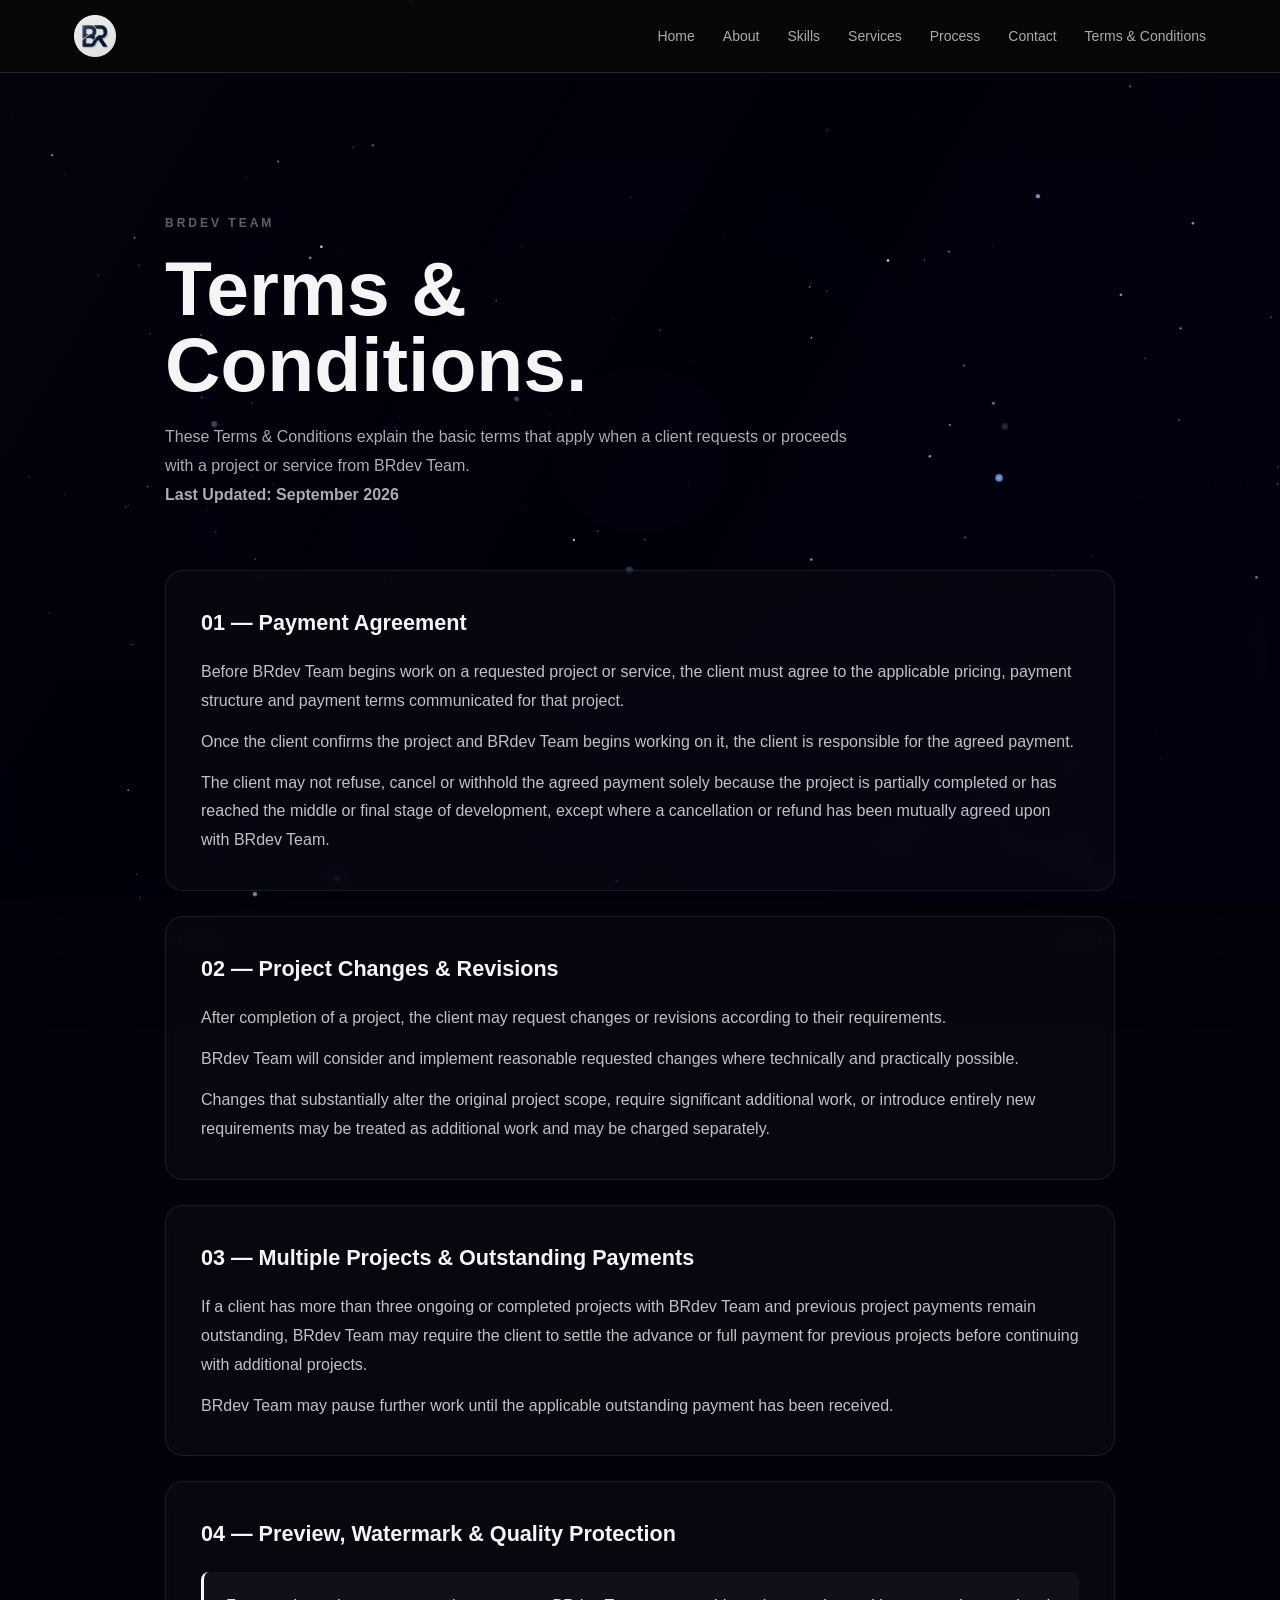
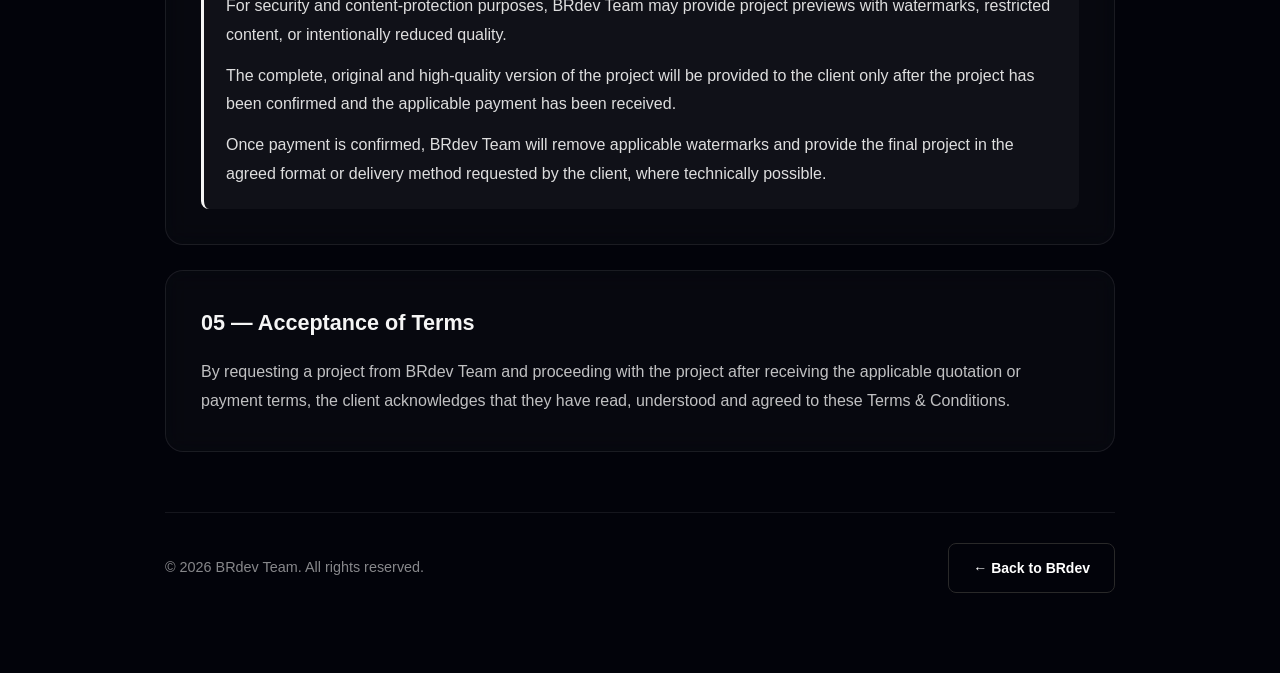
==== terms.html @ 94827348 "Create terms.html" ====
<!DOCTYPE html>
<html lang="en">

<head>
    <meta charset="UTF-8">
    <meta name="viewport" content="width=device-width, initial-scale=1.0">

    <title>Terms & Conditions | BRdev Team</title>

    <meta name="description"
        content="Terms and Conditions for BRdev Team digital services and projects.">

    <link rel="stylesheet" href="style.css">

    <style>
        /* ================================
           BRdev Terms & Conditions Page
           ================================ */

        .terms-page {
            min-height: 100vh;
            padding: 140px 7% 80px;
            position: relative;
            z-index: 1;
        }

        .terms-container {
            max-width: 950px;
            margin: 0 auto;
        }

        .terms-header {
            margin-bottom: 60px;
        }

        .terms-header .eyebrow {
            margin-bottom: 15px;
        }

        .terms-header h1 {
            font-size: clamp(2.5rem, 6vw, 5rem);
            line-height: 1;
            margin-bottom: 20px;
        }

        .terms-header p {
            max-width: 700px;
            opacity: 0.7;
            line-height: 1.8;
        }

        .terms-card {
            padding: 35px;
            margin-bottom: 25px;
            border: 1px solid rgba(255, 255, 255, 0.08);
            border-radius: 18px;
            background: rgba(255, 255, 255, 0.025);
            backdrop-filter: blur(12px);
        }

        .terms-card h2 {
            font-size: 1.35rem;
            margin-bottom: 18px;
        }

        .terms-card p {
            line-height: 1.8;
            opacity: 0.78;
            margin-bottom: 12px;
        }

        .terms-card p:last-child {
            margin-bottom: 0;
        }

        .important-term {
            border-left: 3px solid currentColor;
            padding: 20px 22px;
            margin-top: 20px;
            background: rgba(255, 255, 255, 0.035);
            border-radius: 8px;
        }

        .important-term p {
            opacity: 0.9;
            font-weight: 500;
        }

        .terms-footer {
            margin-top: 60px;
            padding-top: 30px;
            border-top: 1px solid rgba(255, 255, 255, 0.08);
            display: flex;
            justify-content: space-between;
            align-items: center;
            gap: 20px;
            flex-wrap: wrap;
        }

        .terms-footer p {
            opacity: 0.55;
            font-size: 0.9rem;
        }

        .back-home {
            text-decoration: none;
        }

        @media (max-width: 700px) {

            .terms-page {
                padding: 120px 5% 60px;
            }

            .terms-card {
                padding: 25px 20px;
            }

            .terms-header {
                margin-bottom: 40px;
            }

            .terms-footer {
                flex-direction: column;
                align-items: flex-start;
            }
        }
    </style>
</head>

<body>

    <!-- Background -->
    <canvas id="galaxyCanvas"></canvas>

    <!-- Navigation -->
    <header class="navbar">

        <div class="nav-container">

            <a href="index.html">
                <img src="BR_logo_circle.png"
                    alt="BRdev Team logo"
                    style="height: 42px; width: auto; vertical-align: middle;">
            </a>

            <button class="menu-toggle"
                id="menuToggle"
                aria-label="Open menu">
                ☰
            </button>

            <nav id="navMenu">

                <a href="index.html">Home</a>

                <a href="index.html#about">About</a>

                <a href="index.html#skills">Skills</a>

                <a href="index.html#services">Services</a>

                <a href="index.html#process">Process</a>

                <a href="index.html#contact">Contact</a>

                <a href="terms.html">Terms & Conditions</a>

            </nav>

        </div>

    </header>


    <!-- Terms & Conditions -->

    <main class="terms-page">

        <div class="terms-container">

            <div class="terms-header">

                <p class="eyebrow">BRDEV TEAM</p>

                <h1>
                    Terms &<br>
                    <span>Conditions.</span>
                </h1>

                <p>
                    These Terms & Conditions explain the basic terms
                    that apply when a client requests or proceeds with
                    a project or service from BRdev Team.
                </p>

                <p>
                    <strong>Last Updated: September 2026</strong>
                </p>

            </div>


            <!-- 01 -->

            <section class="terms-card">

                <h2>01 — Payment Agreement</h2>

                <p>
                    Before BRdev Team begins work on a requested
                    project or service, the client must agree to the
                    applicable pricing, payment structure and payment
                    terms communicated for that project.
                </p>

                <p>
                    Once the client confirms the project and BRdev
                    Team begins working on it, the client is
                    responsible for the agreed payment.
                </p>

                <p>
                    The client may not refuse, cancel or withhold the
                    agreed payment solely because the project is
                    partially completed or has reached the middle or
                    final stage of development, except where a
                    cancellation or refund has been mutually agreed
                    upon with BRdev Team.
                </p>

            </section>


            <!-- 02 -->

            <section class="terms-card">

                <h2>02 — Project Changes & Revisions</h2>

                <p>
                    After completion of a project, the client may
                    request changes or revisions according to their
                    requirements.
                </p>

                <p>
                    BRdev Team will consider and implement reasonable
                    requested changes where technically and
                    practically possible.
                </p>

                <p>
                    Changes that substantially alter the original
                    project scope, require significant additional work,
                    or introduce entirely new requirements may be
                    treated as additional work and may be charged
                    separately.
                </p>

            </section>


            <!-- 03 -->

            <section class="terms-card">

                <h2>03 — Multiple Projects & Outstanding Payments</h2>

                <p>
                    If a client has more than three ongoing or
                    completed projects with BRdev Team and previous
                    project payments remain outstanding, BRdev Team
                    may require the client to settle the advance or
                    full payment for previous projects before
                    continuing with additional projects.
                </p>

                <p>
                    BRdev Team may pause further work until the
                    applicable outstanding payment has been received.
                </p>

            </section>


            <!-- 04 -->

            <section class="terms-card">

                <h2>04 — Preview, Watermark & Quality Protection</h2>

                <div class="important-term">

                    <p>
                        For security and content-protection purposes,
                        BRdev Team may provide project previews with
                        watermarks, restricted content, or intentionally
                        reduced quality.
                    </p>

                    <p>
                        The complete, original and high-quality version
                        of the project will be provided to the client
                        only after the project has been confirmed and
                        the applicable payment has been received.
                    </p>

                    <p>
                        Once payment is confirmed, BRdev Team will
                        remove applicable watermarks and provide the
                        final project in the agreed format or delivery
                        method requested by the client, where
                        technically possible.
                    </p>

                </div>

            </section>


            <!-- 05 -->

            <section class="terms-card">

                <h2>05 — Acceptance of Terms</h2>

                <p>
                    By requesting a project from BRdev Team and
                    proceeding with the project after receiving the
                    applicable quotation or payment terms, the client
                    acknowledges that they have read, understood and
                    agreed to these Terms & Conditions.
                </p>

            </section>


            <div class="terms-footer">

                <p>
                    © 2026 BRdev Team. All rights reserved.
                </p>

                <a href="index.html" class="btn secondary back-home">
                    ← Back to BRdev
                </a>

            </div>

        </div>

    </main>


    <!-- Existing BRdev JavaScript -->

    <script src="script.js"></script>


    <!-- Background Galaxy -->

    <script>

        const canvas =
            document.getElementById("galaxyCanvas");

        const ctx =
            canvas.getContext("2d");

        let stars = [];

        const starCount = 180;


        function resizeCanvas() {

            canvas.width =
                window.innerWidth;

            canvas.height =
                window.innerHeight;

        }


        resizeCanvas();


        window.addEventListener("resize", () => {

            resizeCanvas();

            createStars();

        });


        function createStars() {

            stars = [];

            for (let i = 0; i < starCount; i++) {

                const isBigStar =
                    Math.random() < 0.08;

                stars.push({

                    x: Math.random() *
                        canvas.width,

                    y: Math.random() *
                        canvas.height,

                    size: isBigStar
                        ? Math.random() * 2.5 + 2
                        : Math.random() * 1.2 + 0.3,

                    speed: isBigStar
                        ? Math.random() * 0.35 + 0.15
                        : Math.random() * 0.12 + 0.03,

                    opacity:
                        Math.random() * 0.8 + 0.2,

                    twinkleSpeed:
                        Math.random() * 0.03 + 0.01,

                    phase:
                        Math.random() * Math.PI * 2,

                    big:
                        isBigStar

                });

            }

        }


        function drawStars() {

            ctx.clearRect(
                0,
                0,
                canvas.width,
                canvas.height
            );


            stars.forEach(star => {

                star.phase +=
                    star.twinkleSpeed;


                const glow =
                    Math.sin(star.phase) * 0.3 + 0.7;


                star.y -= star.speed;


                if (star.y < -10) {

                    star.y =
                        canvas.height + 10;

                    star.x =
                        Math.random() *
                        canvas.width;

                }


                ctx.beginPath();


                ctx.arc(
                    star.x,
                    star.y,
                    star.size * glow,
                    0,
                    Math.PI * 2
                );


                if (star.big) {

                    const gradient =
                        ctx.createRadialGradient(
                            star.x,
                            star.y,
                            0,
                            star.x,
                            star.y,
                            star.size * 6
                        );


                    gradient.addColorStop(
                        0,
                        `rgba(180, 210, 255, ${star.opacity})`
                    );


                    gradient.addColorStop(
                        0.3,
                        `rgba(100, 150, 255, ${star.opacity * 0.5})`
                    );


                    gradient.addColorStop(
                        1,
                        "rgba(100, 150, 255, 0)"
                    );


                    ctx.fillStyle =
                        gradient;

                } else {

                    ctx.fillStyle =
                        `rgba(255,255,255,${star.opacity * glow})`;

                }


                ctx.fill();

            });


            requestAnimationFrame(drawStars);

        }


        createStars();

        drawStars();

    </script>

</body>

</html>
---- style.css ----
:root {
  --bg: #080808;
  --bg-soft: #111111;
  --card: #151515;
  --text: #f5f5f5;
  --muted: #a3a3a3;
  --line: #292929;
  --accent: #ffffff;
  --max-width: 1180px;
}

* {
  margin: 0;
  padding: 0;
  box-sizing: border-box;
}

html {
  scroll-behavior: smooth;
}

body {
  font-family: Arial, Helvetica, sans-serif;
  background: var(--bg);
  color: var(--text);
  line-height: 1.6;
}

a {
  color: inherit;
  text-decoration: none;
}

button,
input,
textarea {
  font: inherit;
}

.navbar {
  position: sticky;
  top: 0;
  z-index: 1000;
  background: rgba(8, 8, 8, 0.88);
  backdrop-filter: blur(14px);
  border-bottom: 1px solid var(--line);
}

.nav-container {
  max-width: var(--max-width);
  margin: auto;
  height: 72px;
  padding: 0 24px;
  display: flex;
  align-items: center;
  justify-content: space-between;
}

.logo {
  font-size: 25px;
  font-weight: 800;
  letter-spacing: -1px;
}

.logo span {
  color: #999;
}

nav {
  display: flex;
  gap: 28px;
}

nav a {
  color: #aaa;
  font-size: 14px;
  transition: 0.3s;
}

nav a:hover {
  color: white;
}

.menu-toggle {
  display: none;
  background: none;
  border: none;
  color: white;
  font-size: 26px;
  cursor: pointer;
}

.hero {
  min-height: 88vh;
  max-width: var(--max-width);
  margin: auto;
  padding: 100px 24px;
  display: grid;
  grid-template-columns: 1.5fr 0.8fr;
  gap: 70px;
  align-items: center;
}

.eyebrow {
  font-size: 12px;
  letter-spacing: 3px;
  color: #888;
  font-weight: 700;
  margin-bottom: 18px;
}

.hero h1 {
  max-width: 800px;
  font-size: clamp(42px, 6vw, 76px);
  line-height: 1.02;
  letter-spacing: -4px;
}

.hero h1 span {
  color: #8c8c8c;
}

.hero-text {
  max-width: 650px;
  margin-top: 28px;
  color: var(--muted);
  font-size: 17px;
}

.hero-buttons {
  margin-top: 35px;
  display: flex;
  gap: 14px;
  flex-wrap: wrap;
}

.btn {
  display: inline-flex;
  align-items: center;
  justify-content: center;
  min-height: 50px;
  padding: 0 24px;
  border-radius: 8px;
  font-weight: 700;
  font-size: 14px;
  border: 1px solid var(--line);
  transition: 0.3s;
  cursor: pointer;
}

.btn.primary {
  background: white;
  color: black;
}

.btn.primary:hover {
  transform: translateY(-2px);
  background: #ddd;
}

.btn.secondary {
  color: white;
  background: transparent;
}

.btn.secondary:hover {
  background: #171717;
}

.hero-card {
  border: 1px solid var(--line);
  background: linear-gradient(145deg, #171717, #0d0d0d);
  border-radius: 20px;
  padding: 35px;
}

.status-dot {
  width: 10px;
  height: 10px;
  background: #fff;
  border-radius: 50%;
  margin-bottom: 14px;
  box-shadow: 0 0 20px rgba(255,255,255,0.5);
}

.hero-card > p {
  color: #bbb;
}

.mini-stats {
  margin-top: 45px;
  display: grid;
  gap: 22px;
}

.mini-stats div {
  border-top: 1px solid var(--line);
  padding-top: 16px;
}

.mini-stats strong {
  display: block;
  font-size: 22px;
}

.mini-stats span {
  color: #777;
  font-size: 13px;
}

.section {
  max-width: var(--max-width);
  margin: auto;
  padding: 110px 24px;
}

.dark-section {
  max-width: none;
  padding-left: max(24px, calc((100% - var(--max-width)) / 2));
  padding-right: max(24px, calc((100% - var(--max-width)) / 2));
  background: #0d0d0d;
}

.section-heading {
  max-width: 700px;
  margin-bottom: 55px;
}

.section-heading h2 {
  font-size: clamp(34px, 5vw, 55px);
  line-height: 1.05;
  letter-spacing: -2px;
}

.section-heading > p:last-child {
  color: var(--muted);
  margin-top: 20px;
}

.about-grid {
  display: grid;
  grid-template-columns: 1fr 1fr;
  gap: 80px;
}

.about-text p {
  color: #aaa;
  font-size: 17px;
  margin-bottom: 25px;
}

.about-highlights {
  display: grid;
  gap: 20px;
}

.highlight {
  display: flex;
  gap: 22px;
  padding: 25px;
  border: 1px solid var(--line);
  border-radius: 14px;
}

.highlight > span {
  color: #666;
  font-weight: 700;
}

.highlight h3 {
  margin-bottom: 5px;
}

.highlight p {
  color: #777;
  font-size: 14px;
}

.skills-grid,
.services-grid {
  display: grid;
  grid-template-columns: repeat(2, 1fr);
  gap: 18px;
}

.skill-card,
.service-card {
  padding: 32px;
  border: 1px solid var(--line);
  background: var(--card);
  border-radius: 16px;
  transition: 0.3s;
}

.skill-card:hover,
.service-card:hover {
  transform: translateY(-5px);
  border-color: #555;
}

.skill-number,
.service-icon {
  color: #777;
  font-size: 13px;
  font-weight: 700;
  margin-bottom: 35px;
}

.skill-card h3,
.service-card h3 {
  font-size: 25px;
  margin-bottom: 12px;
}

.skill-card p,
.service-card p {
  color: #999;
}

.tags {
  display: flex;
  gap: 8px;
  flex-wrap: wrap;
  margin-top: 25px;
}

.tags span {
  padding: 7px 11px;
  border: 1px solid #333;
  border-radius: 5px;
  color: #888;
  font-size: 12px;
}

.service-card a {
  display: inline-block;
  margin-top: 25px;
  font-weight: 700;
  font-size: 14px;
}

.process-section {
  background: #0d0d0d;
  max-width: none;
  padding-left: max(24px, calc((100% - var(--max-width)) / 2));
  padding-right: max(24px, calc((100% - var(--max-width)) / 2));
}

.process-grid {
  display: grid;
  grid-template-columns: repeat(4, 1fr);
  gap: 18px;
}

.process-step {
  padding: 30px;
  border-top: 1px solid #333;
}

.process-step > span {
  color: #666;
  font-weight: 700;
}

.process-step h3 {
  margin: 25px 0 10px;
}

.process-step p {
  color: #888;
  font-size: 14px;
}

.cta-section {
  max-width: var(--max-width);
  margin: auto;
  padding: 80px 24px;
  display: flex;
  justify-content: space-between;
  align-items: center;
  gap: 30px;
  border-top: 1px solid var(--line);
  border-bottom: 1px solid var(--line);
}

.cta-section h2 {
  font-size: clamp(30px, 4vw, 50px);
  line-height: 1.05;
  letter-spacing: -2px;
  max-width: 650px;
}

.contact-grid {
  display: grid;
  grid-template-columns: 0.8fr 1.2fr;
  gap: 70px;
}

.contact-info {
  display: grid;
  align-content: start;
  gap: 15px;
}

.contact-item {
  padding: 25px;
  border: 1px solid var(--line);
  border-radius: 12px;
  transition: 0.3s;
}

.contact-item:hover {
  border-color: #555;
}

.contact-item span {
  display: block;
  color: #666;
  font-size: 11px;
  letter-spacing: 2px;
  margin-bottom: 8px;
}

.contact-item strong {
  word-break: break-word;
}

.contact-form {
  display: grid;
  gap: 20px;
}

.contact-form label {
  display: grid;
  gap: 8px;
  color: #aaa;
  font-size: 14px;
}

.contact-form input,
.contact-form textarea {
  width: 100%;
  background: #111;
  border: 1px solid #2b2b2b;
  border-radius: 8px;
  padding: 15px;
  color: white;
  outline: none;
  resize: vertical;
}

.contact-form input:focus,
.contact-form textarea:focus {
  border-color: #666;
}

.form-message {
  color: #aaa;
  font-size: 14px;
}

footer {
  border-top: 1px solid var(--line);
}

.footer-container {
  max-width: var(--max-width);
  margin: auto;
  padding: 45px 24px;
  display: grid;
  grid-template-columns: 1fr 1fr 1fr;
  gap: 30px;
  align-items: center;
}

.footer-container p {
  color: #777;
  font-size: 13px;
  margin-top: 8px;
}

.footer-links {
  display: flex;
  justify-content: center;
  gap: 22px;
}

.footer-links a {
  color: #888;
  font-size: 13px;
}

.footer-links a:hover {
  color: white;
}

.copyright {
  text-align: right;
}


/* Mobile */

@media (max-width: 850px) {

  .menu-toggle {
    display: block;
  }

  nav {
    display: none;
    position: absolute;
    top: 72px;
    left: 0;
    width: 100%;
    padding: 20px 24px;
    background: #0b0b0b;
    border-bottom: 1px solid var(--line);
    flex-direction: column;
    gap: 18px;
  }

  nav.active {
    display: flex;
  }

  .hero {
    grid-template-columns: 1fr;
    min-height: auto;
    padding-top: 80px;
  }

  .hero h1 {
    letter-spacing: -2px;
  }

  .about-grid,
  .contact-grid {
    grid-template-columns: 1fr;
  }

  .process-grid {
    grid-template-columns: repeat(2, 1fr);
  }

  .cta-section {
    flex-direction: column;
    align-items: flex-start;
  }

  .footer-container {
    grid-template-columns: 1fr;
  }

  .footer-links {
    justify-content: flex-start;
    flex-wrap: wrap;
  }

  .copyright {
    text-align: left;
  }
}


@media (max-width: 600px) {

  .section {
    padding-top: 80px;
    padding-bottom: 80px;
  }

  .hero {
    padding-top: 65px;
    padding-bottom: 70px;
  }

  .hero h1 {
    font-size: 43px;
  }

  .hero-text {
    font-size: 15px;
  }

  .skills-grid,
  .services-grid,
  .process-grid {
    grid-template-columns: 1fr;
  }

  .hero-card {
    padding: 25px;
  }

  .btn {
    width: 100%;
  }

  .hero-buttons {
    width: 100%;
  }

}
/* =========================================
   BR TEAM - PREMIUM ANIMATED BACKGROUND
   ========================================= */

body {
  position: relative;
  overflow-x: hidden;
  background: #050505;
}

/* Animated background glow */
body::before {
  content: "";
  position: fixed;
  inset: -50%;
  z-index: -3;
  pointer-events: none;

  background:
    radial-gradient(
      circle at 20% 30%,
      rgba(80, 80, 255, 0.18),
      transparent 25%
    ),
    radial-gradient(
      circle at 80% 20%,
      rgba(180, 60, 255, 0.14),
      transparent 25%
    ),
    radial-gradient(
      circle at 70% 80%,
      rgba(40, 140, 255, 0.12),
      transparent 28%
    );

  filter: blur(60px);

  animation: brGlowMove 18s ease-in-out infinite alternate;
}

/* Subtle moving gradient layer */
body::after {
  content: "";
  position: fixed;
  inset: 0;
  z-index: -2;
  pointer-events: none;

  background:
    linear-gradient(
      120deg,
      rgba(255,255,255,0.015),
      transparent 40%,
      rgba(120,80,255,0.025)
    );

  animation: brGradientMove 12s ease-in-out infinite alternate;
}

/* Make sections slightly transparent so background can be seen */
.hero,
.section,
.cta-section {
  position: relative;
}

/* Premium glass effect for cards */
.hero-card,
.skill-card,
.service-card,
.highlight,
.contact-item {
  background: rgba(15, 15, 15, 0.72);
  backdrop-filter: blur(12px);
  -webkit-backdrop-filter: blur(12px);
}

/* Glow animation */
@keyframes brGlowMove {
  0% {
    transform: translate3d(-3%, -2%, 0) scale(1);
  }

  50% {
    transform: translate3d(4%, 3%, 0) scale(1.08);
  }

  100% {
    transform: translate3d(-2%, 5%, 0) scale(1.03);
  }
}

@keyframes brGradientMove {
  0% {
    transform: translateX(-2%);
  }

  100% {
    transform: translateX(2%);
  }
}

/* =========================================
   FLOATING PARTICLES
   ========================================= */

.br-particles {
  position: fixed;
  inset: 0;
  z-index: -1;
  pointer-events: none;
  overflow: hidden;
}

.br-particle {
  position: absolute;

  width: 3px;
  height: 3px;

  border-radius: 50%;

  background: rgba(255, 255, 255, 0.55);

  box-shadow:
    0 0 10px rgba(130, 100, 255, 0.8);

  animation:
    brParticleFloat linear infinite,
    brParticleFade ease-in-out infinite alternate;
}

@keyframes brParticleFloat {
  from {
    transform: translateY(110vh) translateX(0);
  }

  to {
    transform: translateY(-10vh) translateX(80px);
  }
}

@keyframes brParticleFade {
  from {
    opacity: 0.15;
  }

  to {
    opacity: 0.8;
  }
}

/* Mobile performance */
@media (max-width: 600px) {

  body::before {
    filter: blur(45px);
  }

  .br-particle {
    width: 2px;
    height: 2px;
  }

}
/* BR Team Background Test */

body {
  background:
    radial-gradient(circle at 20% 30%, #171744, transparent 35%),
    radial-gradient(circle at 80% 70%, #25133d, transparent 35%),
    #050505;
}
/* =========================================
   BR TEAM - FEATURED VIDEO SECTION
   ========================================= */

.video-section {
  position: relative;
}

.video-grid {
  display: grid;
  grid-template-columns: repeat(3, 1fr);
  gap: 20px;
}

.video-card {
  overflow: hidden;
  border: 1px solid var(--line);
  border-radius: 16px;
  background: rgba(15, 15, 15, 0.75);
  backdrop-filter: blur(12px);
  transition: 0.35s ease;
}

.video-card:hover {
  transform: translateY(-6px);
  border-color: #555;
}

.video-wrapper {
  width: 100%;
  aspect-ratio: 9 / 16;
  background: #000;
  overflow: hidden;
}

.video-wrapper video {
  width: 100%;
  height: 100%;
  display: block;
  object-fit: cover;
}

.video-info {
  padding: 22px;
}

.video-info > span {
  color: #666;
  font-size: 12px;
  font-weight: 700;
}

.video-info h3 {
  margin-top: 12px;
  font-size: 19px;
}

.video-info p {
  margin-top: 7px;
  color: #888;
  font-size: 13px;
}


/* Mobile */
@media (max-width: 850px) {

  .video-grid {
    grid-template-columns: 1fr;
    max-width: 420px;
  }

}
/* ================================
   LIVE GALAXY BACKGROUND
================================ */

#galaxyCanvas {
    position: fixed;
    inset: 0;
    width: 100%;
    height: 100%;
    z-index: -2;
    pointer-events: none;
}

/* Galaxy image background */
body {
    background:
        linear-gradient(rgba(0, 0, 15, 0.35), rgba(0, 0, 15, 0.55)),
        url("images/galaxy-bg.png");
        
    background-size: cover;
    background-position: center;
    background-attachment: fixed;
    background-color: #02030a;
    overflow-x: hidden;
}

/* Optional dark overlay for readability */
body::before {
    content: "";
    position: fixed;
    inset: 0;
    background: radial-gradient(
        circle at center,
        transparent 20%,
        rgba(0, 0, 10, 0.35) 100%
    );
    pointer-events: none;
    z-index: -1;
}
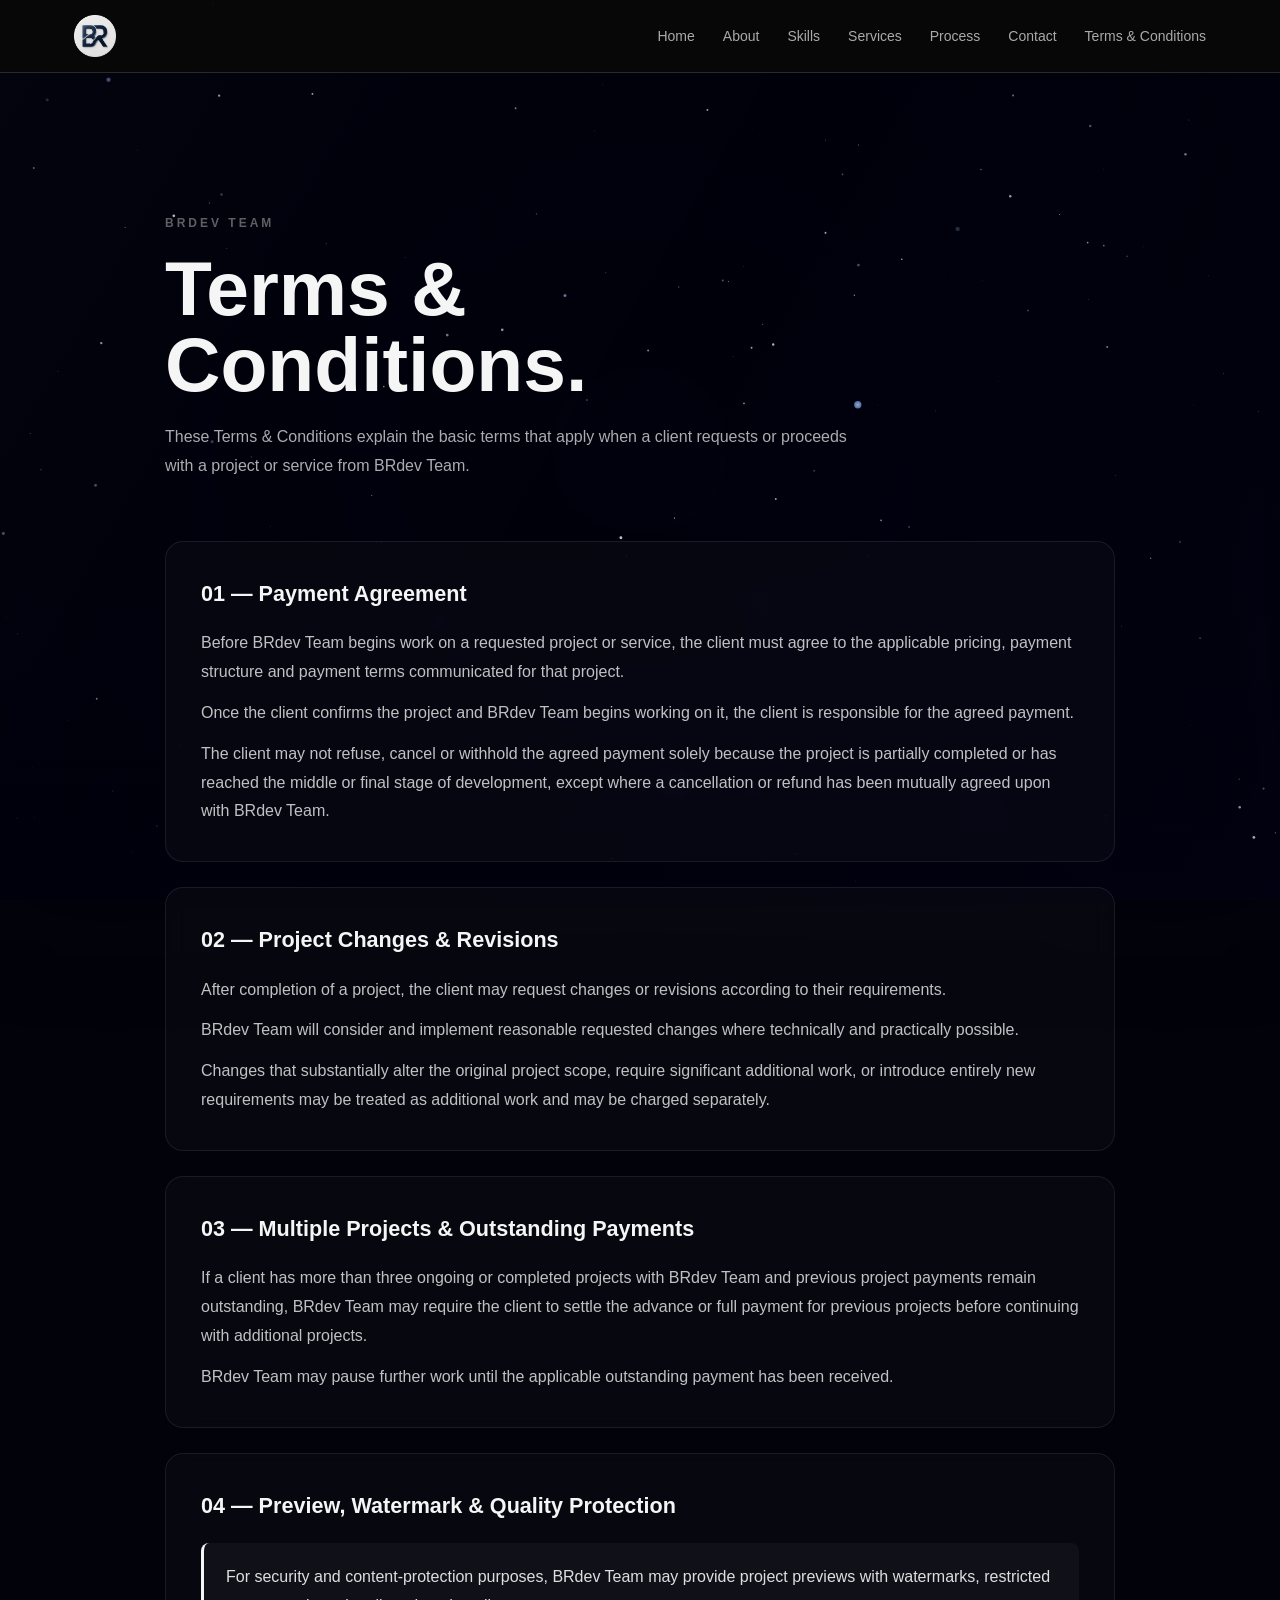
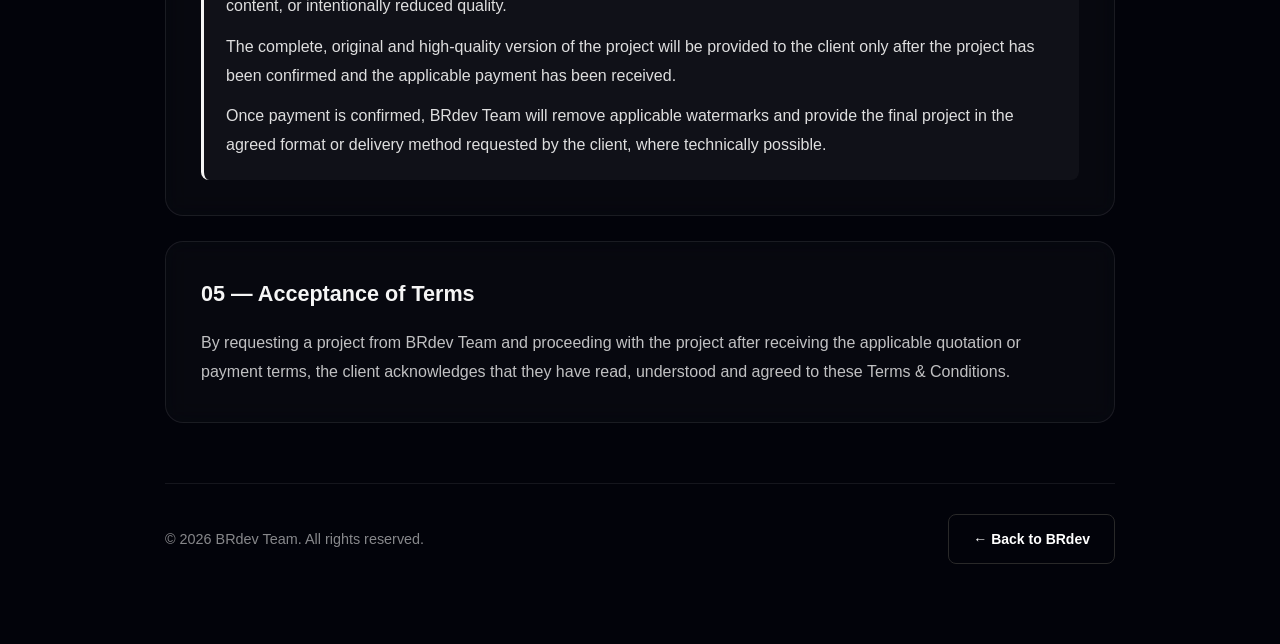
==== commit f55d18cb: "Update terms.html" ====
--- a/terms.html
+++ b/terms.html
@@ -195,7 +195,7 @@
                 </p>
 
                 <p>
-                    <strong>Last Updated: September 2026</strong>
+                  
                 </p>
 
             </div>
